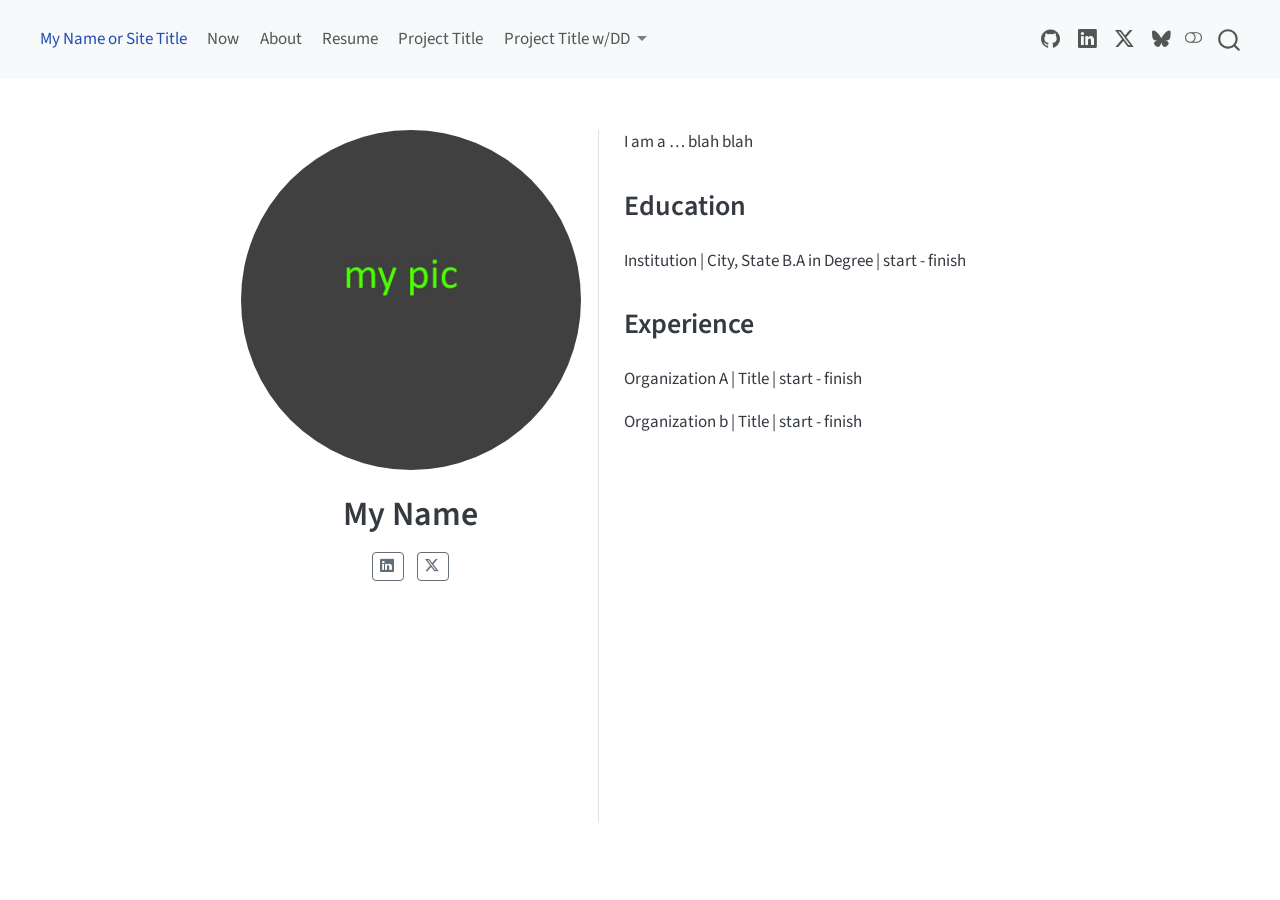
==== docs/index.html @ a5eae863 "initial build dir" ====
<!DOCTYPE html>
<html xmlns="http://www.w3.org/1999/xhtml" lang="en" xml:lang="en"><head>

<meta charset="utf-8">
<meta name="generator" content="quarto-1.9.37">

<meta name="viewport" content="width=device-width, initial-scale=1.0, user-scalable=yes">


<title>My Name</title>
<style>
/* Default styles provided by pandoc.
** See https://pandoc.org/MANUAL.html#variables-for-html for config info.
*/
code{white-space: pre-wrap;}
span.smallcaps{font-variant: small-caps;}
div.columns{display: flex; gap: min(4vw, 1.5em);}
div.column{flex: auto; overflow-x: auto;}
div.hanging-indent{margin-left: 1.5em; text-indent: -1.5em;}
ul.task-list{list-style: none;}
ul.task-list li input[type="checkbox"] {
  width: 0.8em;
  margin: 0 0.8em 0.2em -1em; /* quarto-specific, see https://github.com/quarto-dev/quarto-cli/issues/4556 */ 
  vertical-align: middle;
}
</style>


<script src="site_libs/quarto-nav/quarto-nav.js"></script>
<script src="site_libs/quarto-nav/headroom.min.js"></script>
<script src="site_libs/clipboard/clipboard.min.js"></script>
<script src="site_libs/quarto-search/autocomplete.umd.js"></script>
<script src="site_libs/quarto-search/fuse.min.js"></script>
<script src="site_libs/quarto-search/quarto-search.js"></script>
<meta name="quarto:offset" content="./">
<script src="site_libs/quarto-html/quarto.js" type="module"></script>
<script src="site_libs/quarto-html/tabsets/tabsets.js" type="module"></script>
<script src="site_libs/quarto-html/popper.min.js"></script>
<script src="site_libs/quarto-html/tippy.umd.min.js"></script>
<link href="site_libs/quarto-html/tippy.css" rel="stylesheet">
<link href="site_libs/quarto-html/quarto-syntax-highlighting-7f8f88aac4f3542376d5c11b86a4c14d.css" rel="stylesheet" class="quarto-color-scheme" id="quarto-text-highlighting-styles">
<link href="site_libs/quarto-html/quarto-syntax-highlighting-dark-d0ae9245876894da5ac7e18953ecc5cc.css" rel="stylesheet" class="quarto-color-scheme quarto-color-alternate" id="quarto-text-highlighting-styles">
<link href="site_libs/quarto-html/quarto-syntax-highlighting-7f8f88aac4f3542376d5c11b86a4c14d.css" rel="stylesheet" class="quarto-color-scheme-extra" id="quarto-text-highlighting-styles">
<script src="site_libs/bootstrap/bootstrap.min.js"></script>
<link href="site_libs/bootstrap/bootstrap-icons.css" rel="stylesheet">
<link href="site_libs/bootstrap/bootstrap-c40d6e0ac341574fdab93072815cc0f0.min.css" rel="stylesheet" append-hash="true" class="quarto-color-scheme" id="quarto-bootstrap" data-mode="light">
<link href="site_libs/bootstrap/bootstrap-dark-e2e2b3093b45f1ab695a278db644a550.min.css" rel="stylesheet" append-hash="true" class="quarto-color-scheme quarto-color-alternate" id="quarto-bootstrap" data-mode="light">
<link href="site_libs/bootstrap/bootstrap-c40d6e0ac341574fdab93072815cc0f0.min.css" rel="stylesheet" append-hash="true" class="quarto-color-scheme-extra" id="quarto-bootstrap" data-mode="light">
<script id="quarto-search-options" type="application/json">{
  "location": "navbar",
  "copy-button": false,
  "collapse-after": 3,
  "panel-placement": "end",
  "type": "overlay",
  "limit": 50,
  "keyboard-shortcut": [
    "f",
    "/",
    "s"
  ],
  "show-item-context": false,
  "language": {
    "search-no-results-text": "No results",
    "search-matching-documents-text": "matching documents",
    "search-copy-link-title": "Copy link to search",
    "search-hide-matches-text": "Hide additional matches",
    "search-more-match-text": "more match in this document",
    "search-more-matches-text": "more matches in this document",
    "search-clear-button-title": "Clear",
    "search-text-placeholder": "",
    "search-detached-cancel-button-title": "Cancel",
    "search-submit-button-title": "Submit",
    "search-label": "Search"
  }
}</script>


</head>

<body class="nav-fixed fullcontent quarto-light"><script id="quarto-html-before-body" type="application/javascript">
    const toggleBodyColorMode = (bsSheetEl) => {
      const mode = bsSheetEl.getAttribute("data-mode");
      const bodyEl = window.document.querySelector("body");
      if (mode === "dark") {
        bodyEl.classList.add("quarto-dark");
        bodyEl.classList.remove("quarto-light");
      } else {
        bodyEl.classList.add("quarto-light");
        bodyEl.classList.remove("quarto-dark");
      }
    }
    const toggleBodyColorPrimary = () => {
      const bsSheetEl = window.document.querySelector("link#quarto-bootstrap:not([rel=disabled-stylesheet])");
      if (bsSheetEl) {
        toggleBodyColorMode(bsSheetEl);
      }
    }
    const setColorSchemeToggle = (alternate) => {
      const toggles = window.document.querySelectorAll('.quarto-color-scheme-toggle');
      for (let i=0; i < toggles.length; i++) {
        const toggle = toggles[i];
        if (toggle) {
          if (alternate) {
            toggle.classList.add("alternate");
          } else {
            toggle.classList.remove("alternate");
          }
        }
      }
    };
    const toggleColorMode = (alternate) => {
      // Switch the stylesheets
      const primaryStylesheets = window.document.querySelectorAll('link.quarto-color-scheme:not(.quarto-color-alternate)');
      const alternateStylesheets = window.document.querySelectorAll('link.quarto-color-scheme.quarto-color-alternate');
      manageTransitions('#quarto-margin-sidebar .nav-link', false);
      if (alternate) {
        // note: dark is layered on light, we don't disable primary!
        enableStylesheet(alternateStylesheets);
        for (const sheetNode of alternateStylesheets) {
          if (sheetNode.id === "quarto-bootstrap") {
            toggleBodyColorMode(sheetNode);
          }
        }
      } else {
        disableStylesheet(alternateStylesheets);
        enableStylesheet(primaryStylesheets)
        toggleBodyColorPrimary();
      }
      manageTransitions('#quarto-margin-sidebar .nav-link', true);
      // Switch the toggles
      setColorSchemeToggle(alternate)
      // Hack to workaround the fact that safari doesn't
      // properly recolor the scrollbar when toggling (#1455)
      if (navigator.userAgent.indexOf('Safari') > 0 && navigator.userAgent.indexOf('Chrome') == -1) {
        manageTransitions("body", false);
        window.scrollTo(0, 1);
        setTimeout(() => {
          window.scrollTo(0, 0);
          manageTransitions("body", true);
        }, 40);
      }
    }
    const disableStylesheet = (stylesheets) => {
      for (let i=0; i < stylesheets.length; i++) {
        const stylesheet = stylesheets[i];
        stylesheet.rel = 'disabled-stylesheet';
      }
    }
    const enableStylesheet = (stylesheets) => {
      for (let i=0; i < stylesheets.length; i++) {
        const stylesheet = stylesheets[i];
        if(stylesheet.rel !== 'stylesheet') { // for Chrome, which will still FOUC without this check
          stylesheet.rel = 'stylesheet';
        }
      }
    }
    const manageTransitions = (selector, allowTransitions) => {
      const els = window.document.querySelectorAll(selector);
      for (let i=0; i < els.length; i++) {
        const el = els[i];
        if (allowTransitions) {
          el.classList.remove('notransition');
        } else {
          el.classList.add('notransition');
        }
      }
    }
    const isFileUrl = () => {
      return window.location.protocol === 'file:';
    }
    const hasAlternateSentinel = () => {
      let styleSentinel = getColorSchemeSentinel();
      if (styleSentinel !== null) {
        return styleSentinel === "alternate";
      } else {
        return false;
      }
    }
    const setStyleSentinel = (alternate) => {
      const value = alternate ? "alternate" : "default";
      if (!isFileUrl()) {
        window.localStorage.setItem("quarto-color-scheme", value);
      } else {
        localAlternateSentinel = value;
      }
    }
    const getColorSchemeSentinel = () => {
      if (!isFileUrl()) {
        const storageValue = window.localStorage.getItem("quarto-color-scheme");
        return storageValue != null ? storageValue : localAlternateSentinel;
      } else {
        return localAlternateSentinel;
      }
    }
    const toggleGiscusIfUsed = (isAlternate, darkModeDefault) => {
      const baseTheme = document.querySelector('#giscus-base-theme')?.value ?? 'light';
      const alternateTheme = document.querySelector('#giscus-alt-theme')?.value ?? 'dark';
      let newTheme = '';
      if(authorPrefersDark) {
        newTheme = isAlternate ? baseTheme : alternateTheme;
      } else {
        newTheme = isAlternate ? alternateTheme : baseTheme;
      }
      const changeGiscusTheme = () => {
        // From: https://github.com/giscus/giscus/issues/336
        const sendMessage = (message) => {
          const iframe = document.querySelector('iframe.giscus-frame');
          if (!iframe) return;
          iframe.contentWindow.postMessage({ giscus: message }, 'https://giscus.app');
        }
        sendMessage({
          setConfig: {
            theme: newTheme
          }
        });
      }
      const isGiscussLoaded = window.document.querySelector('iframe.giscus-frame') !== null;
      if (isGiscussLoaded) {
        changeGiscusTheme();
      }
    };
    const authorPrefersDark = false;
    const darkModeDefault = authorPrefersDark;
      document.querySelector('link#quarto-text-highlighting-styles.quarto-color-scheme-extra').rel = 'disabled-stylesheet';
      document.querySelector('link#quarto-bootstrap.quarto-color-scheme-extra').rel = 'disabled-stylesheet';
    let localAlternateSentinel = darkModeDefault ? 'alternate' : 'default';
    // Dark / light mode switch
    window.quartoToggleColorScheme = () => {
      // Read the current dark / light value
      let toAlternate = !hasAlternateSentinel();
      toggleColorMode(toAlternate);
      setStyleSentinel(toAlternate);
      toggleGiscusIfUsed(toAlternate, darkModeDefault);
      window.dispatchEvent(new Event('resize'));
    };
    // Switch to dark mode if need be
    if (hasAlternateSentinel()) {
      toggleColorMode(true);
    } else {
      toggleColorMode(false);
    }
  </script>

<div id="quarto-search-results"></div>
  <header id="quarto-header" class="headroom fixed-top">
    <nav class="navbar navbar-expand-lg " data-bs-theme="dark">
      <div class="navbar-container container-fluid">
            <div id="quarto-search" class="" title="Search"></div>
          <button class="navbar-toggler" type="button" data-bs-toggle="collapse" data-bs-target="#navbarCollapse" aria-controls="navbarCollapse" role="menu" aria-expanded="false" aria-label="Toggle navigation" onclick="if (window.quartoToggleHeadroom) { window.quartoToggleHeadroom(); }">
  <span class="navbar-toggler-icon"></span>
</button>
          <div class="collapse navbar-collapse" id="navbarCollapse">
            <ul class="navbar-nav navbar-nav-scroll me-auto">
  <li class="nav-item">
    <a class="nav-link active" href="./index.html" aria-current="page"> 
<span class="menu-text">My Name or Site Title</span></a>
  </li>  
  <li class="nav-item">
    <a class="nav-link" href="./now.html"> 
<span class="menu-text">Now</span></a>
  </li>  
  <li class="nav-item">
    <a class="nav-link" href="./about.html"> 
<span class="menu-text">About</span></a>
  </li>  
  <li class="nav-item">
    <a class="nav-link" href="./files/resume.pdf"> 
<span class="menu-text">Resume</span></a>
  </li>  
  <li class="nav-item">
    <a class="nav-link" href="./pages/project/index.html"> 
<span class="menu-text">Project Title</span></a>
  </li>  
  <li class="nav-item dropdown ">
    <a class="nav-link dropdown-toggle" href="#" id="nav-menu-project-title-wdd" role="link" data-bs-toggle="dropdown" aria-expanded="false">
 <span class="menu-text">Project Title w/DD</span>
    </a>
    <ul class="dropdown-menu" aria-labelledby="nav-menu-project-title-wdd">    
        <li>
    <a class="dropdown-item" href="./pages/project/page01.html">
 <span class="dropdown-text">This is the pages/project/page01.qmd title</span></a>
  </li>  
    </ul>
  </li>
</ul>
            <ul class="navbar-nav navbar-nav-scroll ms-auto">
  <li class="nav-item compact">
    <a class="nav-link" href="https://mygithub.com/"> <i class="bi bi-github" role="img">
</i> 
<span class="menu-text"></span></a>
  </li>  
  <li class="nav-item compact">
    <a class="nav-link" href="https://www.linkedin.com/school/claremont-mckenna-college/posts/?feedView=all"> <i class="bi bi-linkedin" role="img">
</i> 
<span class="menu-text"></span></a>
  </li>  
  <li class="nav-item compact">
    <a class="nav-link" href="https://x.com/CMCnews"> <i class="bi bi-twitter-x" role="img">
</i> 
<span class="menu-text"></span></a>
  </li>  
  <li class="nav-item compact">
    <a class="nav-link" href="https://bsky.app/profile/cmc.edu"> <i class="bi bi-bluesky" role="img">
</i> 
<span class="menu-text"></span></a>
  </li>  
</ul>
          </div> <!-- /navcollapse -->
            <div class="quarto-navbar-tools">
  <a href="" class="quarto-color-scheme-toggle quarto-navigation-tool  px-1" onclick="window.quartoToggleColorScheme(); return false;" title="Toggle dark mode"><i class="bi"></i></a>
</div>
      </div> <!-- /container-fluid -->
    </nav>
</header>
<!-- content -->
<div id="quarto-content" class="quarto-container page-columns page-rows-contents page-layout-article page-navbar">
<!-- sidebar -->
<!-- margin-sidebar -->
    
<!-- main -->
<div class="quarto-about-trestles">
  <div class="about-entity">
    <img src="files/profile-pic.jpg" class="about-image
  round " style="height: 20em; width: 20em;">
<header id="title-block-header" class="quarto-title-block default">
<div class="quarto-title">
<h1 class="title">My Name</h1>
</div>
<div class="quarto-title-meta">
  </div>
</header>
    <div class="about-links">
  <a href="https://www.linkedin.com/school/claremont-mckenna-college/posts/?feedView=all" class="about-link" rel="" target="">
    <i class="bi bi-linkedin"></i>
     <span class="about-link-text"></span>
  </a>
  <a href="https://x.com/CMCnews" class="about-link" rel="" target="">
    <i class="bi bi-twitter-x"></i>
     <span class="about-link-text"></span>
  </a>
</div>
  </div>
  <div class="about-contents"><main class="content" id="quarto-document-content">

<p>I am a … blah blah</p>
<section id="education" class="level2">
<h2 data-anchor-id="education">Education</h2>
<p>Institution | City, State B.A in Degree | start - finish</p>
</section>
<section id="experience" class="level2">
<h2 data-anchor-id="experience">Experience</h2>
<p>Organization A | Title | start - finish</p>
<p>Organization b | Title | start - finish</p>


</section>
</main></div>
</div>
 <!-- /main -->
<script id="quarto-html-after-body" type="application/javascript">
  window.document.addEventListener("DOMContentLoaded", function (event) {
    // Ensure there is a toggle, if there isn't float one in the top right
    if (window.document.querySelector('.quarto-color-scheme-toggle') === null) {
      const a = window.document.createElement('a');
      a.classList.add('top-right');
      a.classList.add('quarto-color-scheme-toggle');
      a.href = "";
      a.onclick = function() { try { window.quartoToggleColorScheme(); } catch {} return false; };
      const i = window.document.createElement("i");
      i.classList.add('bi');
      a.appendChild(i);
      window.document.body.appendChild(a);
    }
    setColorSchemeToggle(hasAlternateSentinel())
    const isCodeAnnotation = (el) => {
      for (const clz of el.classList) {
        if (clz.startsWith('code-annotation-')) {                     
          return true;
        }
      }
      return false;
    }
    const onCopySuccess = function(e) {
      // button target
      const button = e.trigger;
      // don't keep focus
      button.blur();
      // flash "checked"
      button.classList.add('code-copy-button-checked');
      var currentTitle = button.getAttribute("title");
      button.setAttribute("title", "Copied!");
      let tooltip;
      if (window.bootstrap) {
        button.setAttribute("data-bs-toggle", "tooltip");
        button.setAttribute("data-bs-placement", "left");
        button.setAttribute("data-bs-title", "Copied!");
        tooltip = new bootstrap.Tooltip(button, 
          { trigger: "manual", 
            customClass: "code-copy-button-tooltip",
            offset: [0, -8]});
        tooltip.show();    
      }
      setTimeout(function() {
        if (tooltip) {
          tooltip.hide();
          button.removeAttribute("data-bs-title");
          button.removeAttribute("data-bs-toggle");
          button.removeAttribute("data-bs-placement");
        }
        button.setAttribute("title", currentTitle);
        button.classList.remove('code-copy-button-checked');
      }, 1000);
      // clear code selection
      e.clearSelection();
    }
    const getTextToCopy = function(trigger) {
      const outerScaffold = trigger.parentElement.cloneNode(true);
      const codeEl = outerScaffold.querySelector('code');
      for (const childEl of codeEl.children) {
        if (isCodeAnnotation(childEl)) {
          childEl.remove();
        }
      }
      return codeEl.innerText;
    }
    const clipboard = new window.ClipboardJS('.code-copy-button:not([data-in-quarto-modal])', {
      text: getTextToCopy
    });
    clipboard.on('success', onCopySuccess);
    if (window.document.getElementById('quarto-embedded-source-code-modal')) {
      const clipboardModal = new window.ClipboardJS('.code-copy-button[data-in-quarto-modal]', {
        text: getTextToCopy,
        container: window.document.getElementById('quarto-embedded-source-code-modal')
      });
      clipboardModal.on('success', onCopySuccess);
    }
      var localhostRegex = new RegExp(/^(?:http|https):\/\/localhost\:?[0-9]*\//);
      var mailtoRegex = new RegExp(/^mailto:/);
        var filterRegex = new RegExp('/' + window.location.host + '/');
      var isInternal = (href) => {
          return filterRegex.test(href) || localhostRegex.test(href) || mailtoRegex.test(href);
      }
      // Inspect non-navigation links and adorn them if external
     var links = window.document.querySelectorAll('a[href]:not(.nav-link):not(.navbar-brand):not(.toc-action):not(.sidebar-link):not(.sidebar-item-toggle):not(.pagination-link):not(.no-external):not([aria-hidden]):not(.dropdown-item):not(.quarto-navigation-tool):not(.about-link)');
      for (var i=0; i<links.length; i++) {
        const link = links[i];
        if (!isInternal(link.href)) {
          // undo the damage that might have been done by quarto-nav.js in the case of
          // links that we want to consider external
          if (link.dataset.originalHref !== undefined) {
            link.href = link.dataset.originalHref;
          }
        }
      }
    function tippyHover(el, contentFn, onTriggerFn, onUntriggerFn) {
      const config = {
        allowHTML: true,
        maxWidth: 500,
        delay: 100,
        arrow: false,
        appendTo: function(el) {
            return el.parentElement;
        },
        interactive: true,
        interactiveBorder: 10,
        theme: 'quarto',
        placement: 'bottom-start',
      };
      if (contentFn) {
        config.content = contentFn;
      }
      if (onTriggerFn) {
        config.onTrigger = onTriggerFn;
      }
      if (onUntriggerFn) {
        config.onUntrigger = onUntriggerFn;
      }
      window.tippy(el, config); 
    }
    const noterefs = window.document.querySelectorAll('a[role="doc-noteref"]');
    for (var i=0; i<noterefs.length; i++) {
      const ref = noterefs[i];
      tippyHover(ref, function() {
        // use id or data attribute instead here
        let href = ref.getAttribute('data-footnote-href') || ref.getAttribute('href');
        try { href = new URL(href).hash; } catch {}
        const id = href.replace(/^#\/?/, "");
        const note = window.document.getElementById(id);
        if (note) {
          return note.innerHTML;
        } else {
          return "";
        }
      });
    }
    const xrefs = window.document.querySelectorAll('a.quarto-xref');
    const processXRef = (id, note) => {
      // Strip column container classes
      const stripColumnClz = (el) => {
        el.classList.remove("page-full", "page-columns");
        if (el.children) {
          for (const child of el.children) {
            stripColumnClz(child);
          }
        }
      }
      stripColumnClz(note)
      if (id === null || id.startsWith('sec-')) {
        // Special case sections, only their first couple elements
        const container = document.createElement("div");
        if (note.children && note.children.length > 2) {
          container.appendChild(note.children[0].cloneNode(true));
          for (let i = 1; i < note.children.length; i++) {
            const child = note.children[i];
            if (child.tagName === "P" && child.innerText === "") {
              continue;
            } else {
              container.appendChild(child.cloneNode(true));
              break;
            }
          }
          if (window.Quarto?.typesetMath) {
            window.Quarto.typesetMath(container);
          }
          return container.innerHTML
        } else {
          if (window.Quarto?.typesetMath) {
            window.Quarto.typesetMath(note);
          }
          return note.innerHTML;
        }
      } else {
        // Remove any anchor links if they are present
        const anchorLink = note.querySelector('a.anchorjs-link');
        if (anchorLink) {
          anchorLink.remove();
        }
        if (window.Quarto?.typesetMath) {
          window.Quarto.typesetMath(note);
        }
        if (note.classList.contains("callout")) {
          return note.outerHTML;
        } else {
          return note.innerHTML;
        }
      }
    }
    for (var i=0; i<xrefs.length; i++) {
      const xref = xrefs[i];
      tippyHover(xref, undefined, function(instance) {
        instance.disable();
        let url = xref.getAttribute('href');
        let hash = undefined; 
        if (url.startsWith('#')) {
          hash = url;
        } else {
          try { hash = new URL(url).hash; } catch {}
        }
        if (hash) {
          const id = hash.replace(/^#\/?/, "");
          const note = window.document.getElementById(id);
          if (note !== null) {
            try {
              const html = processXRef(id, note.cloneNode(true));
              instance.setContent(html);
            } finally {
              instance.enable();
              instance.show();
            }
          } else {
            // See if we can fetch this
            fetch(url.split('#')[0])
            .then(res => res.text())
            .then(html => {
              const parser = new DOMParser();
              const htmlDoc = parser.parseFromString(html, "text/html");
              const note = htmlDoc.getElementById(id);
              if (note !== null) {
                const html = processXRef(id, note);
                instance.setContent(html);
              } 
            }).finally(() => {
              instance.enable();
              instance.show();
            });
          }
        } else {
          // See if we can fetch a full url (with no hash to target)
          // This is a special case and we should probably do some content thinning / targeting
          fetch(url)
          .then(res => res.text())
          .then(html => {
            const parser = new DOMParser();
            const htmlDoc = parser.parseFromString(html, "text/html");
            const note = htmlDoc.querySelector('main.content');
            if (note !== null) {
              // This should only happen for chapter cross references
              // (since there is no id in the URL)
              // remove the first header
              if (note.children.length > 0 && note.children[0].tagName === "HEADER") {
                note.children[0].remove();
              }
              const html = processXRef(null, note);
              instance.setContent(html);
            } 
          }).finally(() => {
            instance.enable();
            instance.show();
          });
        }
      }, function(instance) {
      });
    }
        let selectedAnnoteEl;
        const selectorForAnnotation = ( cell, annotation) => {
          let cellAttr = 'data-code-cell="' + cell + '"';
          let lineAttr = 'data-code-annotation="' +  annotation + '"';
          const selector = 'span[' + cellAttr + '][' + lineAttr + ']';
          return selector;
        }
        const selectCodeLines = (annoteEl) => {
          const doc = window.document;
          const targetCell = annoteEl.getAttribute("data-target-cell");
          const targetAnnotation = annoteEl.getAttribute("data-target-annotation");
          const annoteSpan = window.document.querySelector(selectorForAnnotation(targetCell, targetAnnotation));
          const lines = annoteSpan.getAttribute("data-code-lines").split(",");
          const lineIds = lines.map((line) => {
            return targetCell + "-" + line;
          })
          let top = null;
          let height = null;
          let parent = null;
          if (lineIds.length > 0) {
              //compute the position of the single el (top and bottom and make a div)
              const el = window.document.getElementById(lineIds[0]);
              top = el.offsetTop;
              height = el.offsetHeight;
              parent = el.parentElement.parentElement;
            if (lineIds.length > 1) {
              const lastEl = window.document.getElementById(lineIds[lineIds.length - 1]);
              const bottom = lastEl.offsetTop + lastEl.offsetHeight;
              height = bottom - top;
            }
            if (top !== null && height !== null && parent !== null) {
              // cook up a div (if necessary) and position it 
              let div = window.document.getElementById("code-annotation-line-highlight");
              if (div === null) {
                div = window.document.createElement("div");
                div.setAttribute("id", "code-annotation-line-highlight");
                div.style.position = 'absolute';
                parent.appendChild(div);
              }
              div.style.top = top - 2 + "px";
              div.style.height = height + 4 + "px";
              div.style.left = 0;
              let gutterDiv = window.document.getElementById("code-annotation-line-highlight-gutter");
              if (gutterDiv === null) {
                gutterDiv = window.document.createElement("div");
                gutterDiv.setAttribute("id", "code-annotation-line-highlight-gutter");
                gutterDiv.style.position = 'absolute';
                const codeCell = window.document.getElementById(targetCell);
                const gutter = codeCell.querySelector('.code-annotation-gutter');
                gutter.appendChild(gutterDiv);
              }
              gutterDiv.style.top = top - 2 + "px";
              gutterDiv.style.height = height + 4 + "px";
            }
            selectedAnnoteEl = annoteEl;
          }
        };
        const unselectCodeLines = () => {
          const elementsIds = ["code-annotation-line-highlight", "code-annotation-line-highlight-gutter"];
          elementsIds.forEach((elId) => {
            const div = window.document.getElementById(elId);
            if (div) {
              div.remove();
            }
          });
          selectedAnnoteEl = undefined;
        };
          // Handle positioning of the toggle
      window.addEventListener(
        "resize",
        throttle(() => {
          elRect = undefined;
          if (selectedAnnoteEl) {
            selectCodeLines(selectedAnnoteEl);
          }
        }, 10)
      );
      function throttle(fn, ms) {
      let throttle = false;
      let timer;
        return (...args) => {
          if(!throttle) { // first call gets through
              fn.apply(this, args);
              throttle = true;
          } else { // all the others get throttled
              if(timer) clearTimeout(timer); // cancel #2
              timer = setTimeout(() => {
                fn.apply(this, args);
                timer = throttle = false;
              }, ms);
          }
        };
      }
        // Attach click handler to the DT
        const annoteDls = window.document.querySelectorAll('dt[data-target-cell]');
        for (const annoteDlNode of annoteDls) {
          annoteDlNode.addEventListener('click', (event) => {
            const clickedEl = event.target;
            if (clickedEl !== selectedAnnoteEl) {
              unselectCodeLines();
              const activeEl = window.document.querySelector('dt[data-target-cell].code-annotation-active');
              if (activeEl) {
                activeEl.classList.remove('code-annotation-active');
              }
              selectCodeLines(clickedEl);
              clickedEl.classList.add('code-annotation-active');
            } else {
              // Unselect the line
              unselectCodeLines();
              clickedEl.classList.remove('code-annotation-active');
            }
          });
        }
    const findCites = (el) => {
      const parentEl = el.parentElement;
      if (parentEl) {
        const cites = parentEl.dataset.cites;
        if (cites) {
          return {
            el,
            cites: cites.split(' ')
          };
        } else {
          return findCites(el.parentElement)
        }
      } else {
        return undefined;
      }
    };
    var bibliorefs = window.document.querySelectorAll('a[role="doc-biblioref"]');
    for (var i=0; i<bibliorefs.length; i++) {
      const ref = bibliorefs[i];
      const citeInfo = findCites(ref);
      if (citeInfo) {
        tippyHover(citeInfo.el, function() {
          var popup = window.document.createElement('div');
          citeInfo.cites.forEach(function(cite) {
            var citeDiv = window.document.createElement('div');
            citeDiv.classList.add('hanging-indent');
            citeDiv.classList.add('csl-entry');
            var biblioDiv = window.document.getElementById('ref-' + cite);
            if (biblioDiv) {
              citeDiv.innerHTML = biblioDiv.innerHTML;
            }
            popup.appendChild(citeDiv);
          });
          return popup.innerHTML;
        });
      }
    }
  });
  </script>
</div> <!-- /content -->




</body></html>
---- docs/site_libs/quarto-html/tippy.css ----
.tippy-box[data-animation=fade][data-state=hidden]{opacity:0}[data-tippy-root]{max-width:calc(100vw - 10px)}.tippy-box{position:relative;background-color:#333;color:#fff;border-radius:4px;font-size:14px;line-height:1.4;white-space:normal;outline:0;transition-property:transform,visibility,opacity}.tippy-box[data-placement^=top]>.tippy-arrow{bottom:0}.tippy-box[data-placement^=top]>.tippy-arrow:before{bottom:-7px;left:0;border-width:8px 8px 0;border-top-color:initial;transform-origin:center top}.tippy-box[data-placement^=bottom]>.tippy-arrow{top:0}.tippy-box[data-placement^=bottom]>.tippy-arrow:before{top:-7px;left:0;border-width:0 8px 8px;border-bottom-color:initial;transform-origin:center bottom}.tippy-box[data-placement^=left]>.tippy-arrow{right:0}.tippy-box[data-placement^=left]>.tippy-arrow:before{border-width:8px 0 8px 8px;border-left-color:initial;right:-7px;transform-origin:center left}.tippy-box[data-placement^=right]>.tippy-arrow{left:0}.tippy-box[data-placement^=right]>.tippy-arrow:before{left:-7px;border-width:8px 8px 8px 0;border-right-color:initial;transform-origin:center right}.tippy-box[data-inertia][data-state=visible]{transition-timing-function:cubic-bezier(.54,1.5,.38,1.11)}.tippy-arrow{width:16px;height:16px;color:#333}.tippy-arrow:before{content:"";position:absolute;border-color:transparent;border-style:solid}.tippy-content{position:relative;padding:5px 9px;z-index:1}
---- docs/site_libs/quarto-html/quarto-syntax-highlighting-7f8f88aac4f3542376d5c11b86a4c14d.css ----
/* quarto syntax highlight colors */
:root {
  --quarto-hl-ot-color: #003B4F;
  --quarto-hl-at-color: #657422;
  --quarto-hl-ss-color: #20794D;
  --quarto-hl-an-color: #5E5E5E;
  --quarto-hl-fu-color: #4758AB;
  --quarto-hl-st-color: #20794D;
  --quarto-hl-cf-color: #003B4F;
  --quarto-hl-op-color: #5E5E5E;
  --quarto-hl-er-color: #AD0000;
  --quarto-hl-bn-color: #AD0000;
  --quarto-hl-al-color: #AD0000;
  --quarto-hl-va-color: #111111;
  --quarto-hl-bu-color: inherit;
  --quarto-hl-ex-color: inherit;
  --quarto-hl-pp-color: #AD0000;
  --quarto-hl-in-color: #5E5E5E;
  --quarto-hl-vs-color: #20794D;
  --quarto-hl-wa-color: #5E5E5E;
  --quarto-hl-do-color: #5E5E5E;
  --quarto-hl-im-color: #00769E;
  --quarto-hl-ch-color: #20794D;
  --quarto-hl-dt-color: #AD0000;
  --quarto-hl-fl-color: #AD0000;
  --quarto-hl-co-color: #5E5E5E;
  --quarto-hl-cv-color: #5E5E5E;
  --quarto-hl-cn-color: #8f5902;
  --quarto-hl-sc-color: #5E5E5E;
  --quarto-hl-dv-color: #AD0000;
  --quarto-hl-kw-color: #003B4F;
}

/* other quarto variables */
:root {
  --quarto-font-monospace: SFMono-Regular, Menlo, Monaco, Consolas, "Liberation Mono", "Courier New", monospace;
}

/* syntax highlight based on Pandoc's rules */
pre > code.sourceCode > span {
  color: #003B4F;
}

code.sourceCode > span {
  color: #003B4F;
}

div.sourceCode,
div.sourceCode pre.sourceCode {
  color: #003B4F;
}

/* Normal */
code span {
  color: #003B4F;
}

/* Alert */
code span.al {
  color: #AD0000;
  font-style: inherit;
}

/* Annotation */
code span.an {
  color: #5E5E5E;
  font-style: inherit;
}

/* Attribute */
code span.at {
  color: #657422;
  font-style: inherit;
}

/* BaseN */
code span.bn {
  color: #AD0000;
  font-style: inherit;
}

/* BuiltIn */
code span.bu {
  font-style: inherit;
}

/* ControlFlow */
code span.cf {
  color: #003B4F;
  font-weight: bold;
  font-style: inherit;
}

/* Char */
code span.ch {
  color: #20794D;
  font-style: inherit;
}

/* Constant */
code span.cn {
  color: #8f5902;
  font-style: inherit;
}

/* Comment */
code span.co {
  color: #5E5E5E;
  font-style: inherit;
}

/* CommentVar */
code span.cv {
  color: #5E5E5E;
  font-style: italic;
}

/* Documentation */
code span.do {
  color: #5E5E5E;
  font-style: italic;
}

/* DataType */
code span.dt {
  color: #AD0000;
  font-style: inherit;
}

/* DecVal */
code span.dv {
  color: #AD0000;
  font-style: inherit;
}

/* Error */
code span.er {
  color: #AD0000;
  font-style: inherit;
}

/* Extension */
code span.ex {
  font-style: inherit;
}

/* Float */
code span.fl {
  color: #AD0000;
  font-style: inherit;
}

/* Function */
code span.fu {
  color: #4758AB;
  font-style: inherit;
}

/* Import */
code span.im {
  color: #00769E;
  font-style: inherit;
}

/* Information */
code span.in {
  color: #5E5E5E;
  font-style: inherit;
}

/* Keyword */
code span.kw {
  color: #003B4F;
  font-weight: bold;
  font-style: inherit;
}

/* Operator */
code span.op {
  color: #5E5E5E;
  font-style: inherit;
}

/* Other */
code span.ot {
  color: #003B4F;
  font-style: inherit;
}

/* Preprocessor */
code span.pp {
  color: #AD0000;
  font-style: inherit;
}

/* SpecialChar */
code span.sc {
  color: #5E5E5E;
  font-style: inherit;
}

/* SpecialString */
code span.ss {
  color: #20794D;
  font-style: inherit;
}

/* String */
code span.st {
  color: #20794D;
  font-style: inherit;
}

/* Variable */
code span.va {
  color: #111111;
  font-style: inherit;
}

/* VerbatimString */
code span.vs {
  color: #20794D;
  font-style: inherit;
}

/* Warning */
code span.wa {
  color: #5E5E5E;
  font-style: italic;
}

.prevent-inlining {
  content: "</";
}

/*# sourceMappingURL=789ad8cd35626ba772517505b42a116e.css.map */
---- docs/site_libs/quarto-html/quarto-syntax-highlighting-dark-d0ae9245876894da5ac7e18953ecc5cc.css ----
/* quarto syntax highlight colors */
:root {
  --quarto-hl-al-color: #f07178;
  --quarto-hl-an-color: #d4d0ab;
  --quarto-hl-at-color: #00e0e0;
  --quarto-hl-bn-color: #d4d0ab;
  --quarto-hl-bu-color: #abe338;
  --quarto-hl-ch-color: #abe338;
  --quarto-hl-co-color: #f8f8f2;
  --quarto-hl-cv-color: #ffd700;
  --quarto-hl-cn-color: #ffd700;
  --quarto-hl-cf-color: #ffa07a;
  --quarto-hl-dt-color: #ffa07a;
  --quarto-hl-dv-color: #d4d0ab;
  --quarto-hl-do-color: #f8f8f2;
  --quarto-hl-er-color: #f07178;
  --quarto-hl-ex-color: #00e0e0;
  --quarto-hl-fl-color: #d4d0ab;
  --quarto-hl-fu-color: #ffa07a;
  --quarto-hl-im-color: #abe338;
  --quarto-hl-in-color: #d4d0ab;
  --quarto-hl-kw-color: #ffa07a;
  --quarto-hl-op-color: #ffa07a;
  --quarto-hl-ot-color: #00e0e0;
  --quarto-hl-pp-color: #dcc6e0;
  --quarto-hl-re-color: #00e0e0;
  --quarto-hl-sc-color: #abe338;
  --quarto-hl-ss-color: #abe338;
  --quarto-hl-st-color: #abe338;
  --quarto-hl-va-color: #00e0e0;
  --quarto-hl-vs-color: #abe338;
  --quarto-hl-wa-color: #dcc6e0;
}

/* other quarto variables */
:root {
  --quarto-font-monospace: SFMono-Regular, Menlo, Monaco, Consolas, "Liberation Mono", "Courier New", monospace;
}

/* syntax highlight based on Pandoc's rules */
pre > code.sourceCode > span {
  color: #f8f8f2;
}

code.sourceCode > span {
  color: #f8f8f2;
}

div.sourceCode,
div.sourceCode pre.sourceCode {
  color: #f8f8f2;
}

/* Normal */
code span {
  color: #f8f8f2;
}

/* Alert */
code span.al {
  color: #f07178;
}

/* Annotation */
code span.an {
  color: #d4d0ab;
}

/* Attribute */
code span.at {
  color: #00e0e0;
}

/* BaseN */
code span.bn {
  color: #d4d0ab;
}

/* BuiltIn */
code span.bu {
  color: #abe338;
}

/* ControlFlow */
code span.cf {
  font-weight: bold;
  color: #ffa07a;
}

/* Char */
code span.ch {
  color: #abe338;
}

/* Constant */
code span.cn {
  color: #ffd700;
}

/* Comment */
code span.co {
  font-style: italic;
  color: #f8f8f2;
}

/* CommentVar */
code span.cv {
  color: #ffd700;
}

/* Documentation */
code span.do {
  color: #f8f8f2;
}

/* DataType */
code span.dt {
  color: #ffa07a;
}

/* DecVal */
code span.dv {
  color: #d4d0ab;
}

/* Error */
code span.er {
  color: #f07178;
  text-decoration: underline;
}

/* Extension */
code span.ex {
  font-weight: bold;
  color: #00e0e0;
}

/* Float */
code span.fl {
  color: #d4d0ab;
}

/* Function */
code span.fu {
  color: #ffa07a;
}

/* Import */
code span.im {
  color: #abe338;
}

/* Information */
code span.in {
  color: #d4d0ab;
}

/* Keyword */
code span.kw {
  font-weight: bold;
  color: #ffa07a;
}

/* Operator */
code span.op {
  color: #ffa07a;
}

/* Other */
code span.ot {
  color: #00e0e0;
}

/* Preprocessor */
code span.pp {
  color: #dcc6e0;
}

/* RegionMarker */
code span.re {
  background-color: #f8f8f2;
  color: #00e0e0;
}

/* SpecialChar */
code span.sc {
  color: #abe338;
}

/* SpecialString */
code span.ss {
  color: #abe338;
}

/* String */
code span.st {
  color: #abe338;
}

/* Variable */
code span.va {
  color: #00e0e0;
}

/* VerbatimString */
code span.vs {
  color: #abe338;
}

/* Warning */
code span.wa {
  color: #dcc6e0;
}

.prevent-inlining {
  content: "</";
}

/*# sourceMappingURL=e2dac9153eaf3c552d5043f9565d03d7.css.map */
---- docs/site_libs/quarto-html/quarto-syntax-highlighting-7f8f88aac4f3542376d5c11b86a4c14d.css ----
/* quarto syntax highlight colors */
:root {
  --quarto-hl-ot-color: #003B4F;
  --quarto-hl-at-color: #657422;
  --quarto-hl-ss-color: #20794D;
  --quarto-hl-an-color: #5E5E5E;
  --quarto-hl-fu-color: #4758AB;
  --quarto-hl-st-color: #20794D;
  --quarto-hl-cf-color: #003B4F;
  --quarto-hl-op-color: #5E5E5E;
  --quarto-hl-er-color: #AD0000;
  --quarto-hl-bn-color: #AD0000;
  --quarto-hl-al-color: #AD0000;
  --quarto-hl-va-color: #111111;
  --quarto-hl-bu-color: inherit;
  --quarto-hl-ex-color: inherit;
  --quarto-hl-pp-color: #AD0000;
  --quarto-hl-in-color: #5E5E5E;
  --quarto-hl-vs-color: #20794D;
  --quarto-hl-wa-color: #5E5E5E;
  --quarto-hl-do-color: #5E5E5E;
  --quarto-hl-im-color: #00769E;
  --quarto-hl-ch-color: #20794D;
  --quarto-hl-dt-color: #AD0000;
  --quarto-hl-fl-color: #AD0000;
  --quarto-hl-co-color: #5E5E5E;
  --quarto-hl-cv-color: #5E5E5E;
  --quarto-hl-cn-color: #8f5902;
  --quarto-hl-sc-color: #5E5E5E;
  --quarto-hl-dv-color: #AD0000;
  --quarto-hl-kw-color: #003B4F;
}

/* other quarto variables */
:root {
  --quarto-font-monospace: SFMono-Regular, Menlo, Monaco, Consolas, "Liberation Mono", "Courier New", monospace;
}

/* syntax highlight based on Pandoc's rules */
pre > code.sourceCode > span {
  color: #003B4F;
}

code.sourceCode > span {
  color: #003B4F;
}

div.sourceCode,
div.sourceCode pre.sourceCode {
  color: #003B4F;
}

/* Normal */
code span {
  color: #003B4F;
}

/* Alert */
code span.al {
  color: #AD0000;
  font-style: inherit;
}

/* Annotation */
code span.an {
  color: #5E5E5E;
  font-style: inherit;
}

/* Attribute */
code span.at {
  color: #657422;
  font-style: inherit;
}

/* BaseN */
code span.bn {
  color: #AD0000;
  font-style: inherit;
}

/* BuiltIn */
code span.bu {
  font-style: inherit;
}

/* ControlFlow */
code span.cf {
  color: #003B4F;
  font-weight: bold;
  font-style: inherit;
}

/* Char */
code span.ch {
  color: #20794D;
  font-style: inherit;
}

/* Constant */
code span.cn {
  color: #8f5902;
  font-style: inherit;
}

/* Comment */
code span.co {
  color: #5E5E5E;
  font-style: inherit;
}

/* CommentVar */
code span.cv {
  color: #5E5E5E;
  font-style: italic;
}

/* Documentation */
code span.do {
  color: #5E5E5E;
  font-style: italic;
}

/* DataType */
code span.dt {
  color: #AD0000;
  font-style: inherit;
}

/* DecVal */
code span.dv {
  color: #AD0000;
  font-style: inherit;
}

/* Error */
code span.er {
  color: #AD0000;
  font-style: inherit;
}

/* Extension */
code span.ex {
  font-style: inherit;
}

/* Float */
code span.fl {
  color: #AD0000;
  font-style: inherit;
}

/* Function */
code span.fu {
  color: #4758AB;
  font-style: inherit;
}

/* Import */
code span.im {
  color: #00769E;
  font-style: inherit;
}

/* Information */
code span.in {
  color: #5E5E5E;
  font-style: inherit;
}

/* Keyword */
code span.kw {
  color: #003B4F;
  font-weight: bold;
  font-style: inherit;
}

/* Operator */
code span.op {
  color: #5E5E5E;
  font-style: inherit;
}

/* Other */
code span.ot {
  color: #003B4F;
  font-style: inherit;
}

/* Preprocessor */
code span.pp {
  color: #AD0000;
  font-style: inherit;
}

/* SpecialChar */
code span.sc {
  color: #5E5E5E;
  font-style: inherit;
}

/* SpecialString */
code span.ss {
  color: #20794D;
  font-style: inherit;
}

/* String */
code span.st {
  color: #20794D;
  font-style: inherit;
}

/* Variable */
code span.va {
  color: #111111;
  font-style: inherit;
}

/* VerbatimString */
code span.vs {
  color: #20794D;
  font-style: inherit;
}

/* Warning */
code span.wa {
  color: #5E5E5E;
  font-style: italic;
}

.prevent-inlining {
  content: "</";
}

/*# sourceMappingURL=789ad8cd35626ba772517505b42a116e.css.map */
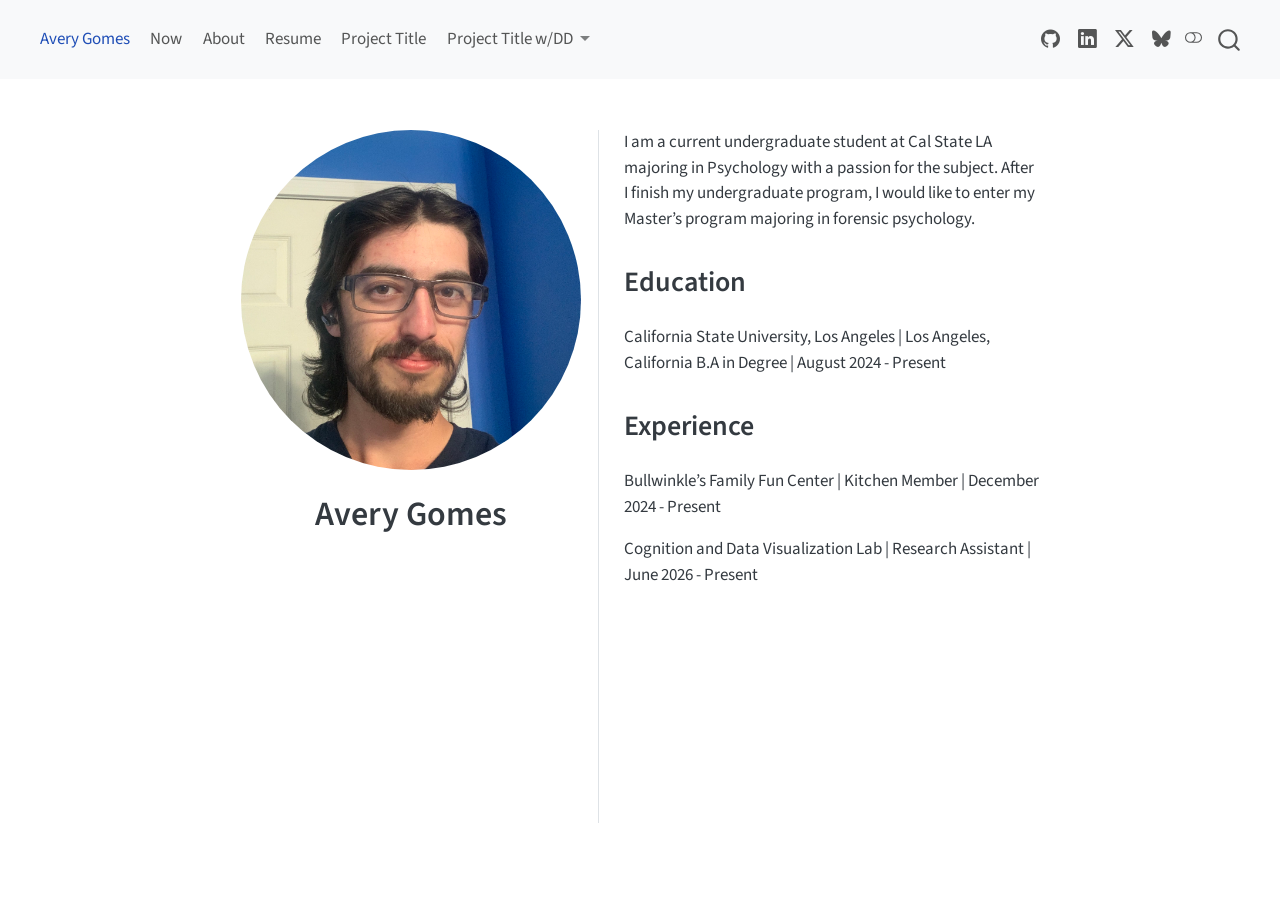
==== commit 2445f9de: "Resume added, bio updated, links added, and profile picture fixed" ====
--- a/docs/index.html
+++ b/docs/index.html
@@ -2,12 +2,12 @@
 <html xmlns="http://www.w3.org/1999/xhtml" lang="en" xml:lang="en"><head>
 
 <meta charset="utf-8">
-<meta name="generator" content="quarto-1.9.37">
+<meta name="generator" content="quarto-1.9.38">
 
 <meta name="viewport" content="width=device-width, initial-scale=1.0, user-scalable=yes">
 
 
-<title>My Name</title>
+<title>Avery Gomes</title>
 <style>
 /* Default styles provided by pandoc.
 ** See https://pandoc.org/MANUAL.html#variables-for-html for config info.
@@ -38,9 +38,9 @@
 <script src="site_libs/quarto-html/popper.min.js"></script>
 <script src="site_libs/quarto-html/tippy.umd.min.js"></script>
 <link href="site_libs/quarto-html/tippy.css" rel="stylesheet">
-<link href="site_libs/quarto-html/quarto-syntax-highlighting-7f8f88aac4f3542376d5c11b86a4c14d.css" rel="stylesheet" class="quarto-color-scheme" id="quarto-text-highlighting-styles">
-<link href="site_libs/quarto-html/quarto-syntax-highlighting-dark-d0ae9245876894da5ac7e18953ecc5cc.css" rel="stylesheet" class="quarto-color-scheme quarto-color-alternate" id="quarto-text-highlighting-styles">
-<link href="site_libs/quarto-html/quarto-syntax-highlighting-7f8f88aac4f3542376d5c11b86a4c14d.css" rel="stylesheet" class="quarto-color-scheme-extra" id="quarto-text-highlighting-styles">
+<link href="site_libs/quarto-html/quarto-syntax-highlighting-15634bcf2e68342d4ad2dfa704d543f6.css" rel="stylesheet" class="quarto-color-scheme" id="quarto-text-highlighting-styles">
+<link href="site_libs/quarto-html/quarto-syntax-highlighting-dark-0a6b7249c26820e032cb0bd839ff02b1.css" rel="stylesheet" class="quarto-color-scheme quarto-color-alternate" id="quarto-text-highlighting-styles">
+<link href="site_libs/quarto-html/quarto-syntax-highlighting-15634bcf2e68342d4ad2dfa704d543f6.css" rel="stylesheet" class="quarto-color-scheme-extra" id="quarto-text-highlighting-styles">
 <script src="site_libs/bootstrap/bootstrap.min.js"></script>
 <link href="site_libs/bootstrap/bootstrap-icons.css" rel="stylesheet">
 <link href="site_libs/bootstrap/bootstrap-c40d6e0ac341574fdab93072815cc0f0.min.css" rel="stylesheet" append-hash="true" class="quarto-color-scheme" id="quarto-bootstrap" data-mode="light">
@@ -253,7 +253,7 @@
             <ul class="navbar-nav navbar-nav-scroll me-auto">
   <li class="nav-item">
     <a class="nav-link active" href="./index.html" aria-current="page"> 
-<span class="menu-text">My Name or Site Title</span></a>
+<span class="menu-text">Avery Gomes</span></a>
   </li>  
   <li class="nav-item">
     <a class="nav-link" href="./now.html"> 
@@ -264,7 +264,7 @@
 <span class="menu-text">About</span></a>
   </li>  
   <li class="nav-item">
-    <a class="nav-link" href="./files/resume.pdf"> 
+    <a class="nav-link" href="./resume/resumever3.pdf"> 
 <span class="menu-text">Resume</span></a>
   </li>  
   <li class="nav-item">
@@ -285,12 +285,12 @@
 </ul>
             <ul class="navbar-nav navbar-nav-scroll ms-auto">
   <li class="nav-item compact">
-    <a class="nav-link" href="https://mygithub.com/"> <i class="bi bi-github" role="img">
+    <a class="nav-link" href="https://github.com/Avery1kG"> <i class="bi bi-github" role="img">
 </i> 
 <span class="menu-text"></span></a>
   </li>  
   <li class="nav-item compact">
-    <a class="nav-link" href="https://www.linkedin.com/school/claremont-mckenna-college/posts/?feedView=all"> <i class="bi bi-linkedin" role="img">
+    <a class="nav-link" href="https://www.linkedin.com/in/avery-gomes-15340631b/"> <i class="bi bi-linkedin" role="img">
 </i> 
 <span class="menu-text"></span></a>
   </li>  
@@ -320,37 +320,27 @@
 <!-- main -->
 <div class="quarto-about-trestles">
   <div class="about-entity">
-    <img src="files/profile-pic.jpg" class="about-image
+    <img src="images/profile-pic.jpeg" class="about-image
   round " style="height: 20em; width: 20em;">
 <header id="title-block-header" class="quarto-title-block default">
 <div class="quarto-title">
-<h1 class="title">My Name</h1>
+<h1 class="title">Avery Gomes</h1>
 </div>
 <div class="quarto-title-meta">
   </div>
 </header>
-    <div class="about-links">
-  <a href="https://www.linkedin.com/school/claremont-mckenna-college/posts/?feedView=all" class="about-link" rel="" target="">
-    <i class="bi bi-linkedin"></i>
-     <span class="about-link-text"></span>
-  </a>
-  <a href="https://x.com/CMCnews" class="about-link" rel="" target="">
-    <i class="bi bi-twitter-x"></i>
-     <span class="about-link-text"></span>
-  </a>
-</div>
   </div>
   <div class="about-contents"><main class="content" id="quarto-document-content">
 
-<p>I am a … blah blah</p>
+<p>I am a current undergraduate student at Cal State LA majoring in Psychology with a passion for the subject. After I finish my undergraduate program, I would like to enter my Master’s program majoring in forensic psychology.</p>
 <section id="education" class="level2">
 <h2 data-anchor-id="education">Education</h2>
-<p>Institution | City, State B.A in Degree | start - finish</p>
+<p>California State University, Los Angeles | Los Angeles, California B.A in Degree | August 2024 - Present</p>
 </section>
 <section id="experience" class="level2">
 <h2 data-anchor-id="experience">Experience</h2>
-<p>Organization A | Title | start - finish</p>
-<p>Organization b | Title | start - finish</p>
+<p>Bullwinkle’s Family Fun Center | Kitchen Member | December 2024 - Present</p>
+<p>Cognition and Data Visualization Lab | Research Assistant | June 2026 - Present</p>
 
 
 </section>
--- a/docs/site_libs/quarto-html/quarto-syntax-highlighting-15634bcf2e68342d4ad2dfa704d543f6.css
+++ b/docs/site_libs/quarto-html/quarto-syntax-highlighting-15634bcf2e68342d4ad2dfa704d543f6.css
@@ -0,0 +1,236 @@
+/* quarto syntax highlight colors */
+:root {
+  --quarto-hl-ot-color: #003B4F;
+  --quarto-hl-at-color: #657422;
+  --quarto-hl-ss-color: #20794D;
+  --quarto-hl-an-color: #5E5E5E;
+  --quarto-hl-fu-color: #4758AB;
+  --quarto-hl-st-color: #20794D;
+  --quarto-hl-cf-color: #003B4F;
+  --quarto-hl-op-color: #5E5E5E;
+  --quarto-hl-er-color: #AD0000;
+  --quarto-hl-bn-color: #AD0000;
+  --quarto-hl-al-color: #AD0000;
+  --quarto-hl-va-color: #111111;
+  --quarto-hl-bu-color: inherit;
+  --quarto-hl-ex-color: inherit;
+  --quarto-hl-pp-color: #AD0000;
+  --quarto-hl-in-color: #5E5E5E;
+  --quarto-hl-vs-color: #20794D;
+  --quarto-hl-wa-color: #5E5E5E;
+  --quarto-hl-do-color: #5E5E5E;
+  --quarto-hl-im-color: #00769E;
+  --quarto-hl-ch-color: #20794D;
+  --quarto-hl-dt-color: #AD0000;
+  --quarto-hl-fl-color: #AD0000;
+  --quarto-hl-co-color: #5E5E5E;
+  --quarto-hl-cv-color: #5E5E5E;
+  --quarto-hl-cn-color: #8f5902;
+  --quarto-hl-sc-color: #5E5E5E;
+  --quarto-hl-dv-color: #AD0000;
+  --quarto-hl-kw-color: #003B4F;
+}
+
+/* other quarto variables */
+:root {
+  --quarto-font-monospace: SFMono-Regular, Menlo, Monaco, Consolas, "Liberation Mono", "Courier New", monospace;
+}
+
+/* syntax highlight based on Pandoc's rules */
+pre > code.sourceCode > span {
+  color: #003B4F;
+}
+
+code.sourceCode > span {
+  color: #003B4F;
+}
+
+div.sourceCode,
+div.sourceCode pre.sourceCode {
+  color: #003B4F;
+}
+
+/* Normal */
+code span {
+  color: #003B4F;
+}
+
+/* Alert */
+code span.al {
+  color: #AD0000;
+  font-style: inherit;
+}
+
+/* Annotation */
+code span.an {
+  color: #5E5E5E;
+  font-style: inherit;
+}
+
+/* Attribute */
+code span.at {
+  color: #657422;
+  font-style: inherit;
+}
+
+/* BaseN */
+code span.bn {
+  color: #AD0000;
+  font-style: inherit;
+}
+
+/* BuiltIn */
+code span.bu {
+  font-style: inherit;
+}
+
+/* ControlFlow */
+code span.cf {
+  color: #003B4F;
+  font-weight: bold;
+  font-style: inherit;
+}
+
+/* Char */
+code span.ch {
+  color: #20794D;
+  font-style: inherit;
+}
+
+/* Constant */
+code span.cn {
+  color: #8f5902;
+  font-style: inherit;
+}
+
+/* Comment */
+code span.co {
+  color: #5E5E5E;
+  font-style: inherit;
+}
+
+/* CommentVar */
+code span.cv {
+  color: #5E5E5E;
+  font-style: italic;
+}
+
+/* Documentation */
+code span.do {
+  color: #5E5E5E;
+  font-style: italic;
+}
+
+/* DataType */
+code span.dt {
+  color: #AD0000;
+  font-style: inherit;
+}
+
+/* DecVal */
+code span.dv {
+  color: #AD0000;
+  font-style: inherit;
+}
+
+/* Error */
+code span.er {
+  color: #AD0000;
+  font-style: inherit;
+}
+
+/* Extension */
+code span.ex {
+  font-style: inherit;
+}
+
+/* Float */
+code span.fl {
+  color: #AD0000;
+  font-style: inherit;
+}
+
+/* Function */
+code span.fu {
+  color: #4758AB;
+  font-style: inherit;
+}
+
+/* Import */
+code span.im {
+  color: #00769E;
+  font-style: inherit;
+}
+
+/* Information */
+code span.in {
+  color: #5E5E5E;
+  font-style: inherit;
+}
+
+/* Keyword */
+code span.kw {
+  color: #003B4F;
+  font-weight: bold;
+  font-style: inherit;
+}
+
+/* Operator */
+code span.op {
+  color: #5E5E5E;
+  font-style: inherit;
+}
+
+/* Other */
+code span.ot {
+  color: #003B4F;
+  font-style: inherit;
+}
+
+/* Preprocessor */
+code span.pp {
+  color: #AD0000;
+  font-style: inherit;
+}
+
+/* SpecialChar */
+code span.sc {
+  color: #5E5E5E;
+  font-style: inherit;
+}
+
+/* SpecialString */
+code span.ss {
+  color: #20794D;
+  font-style: inherit;
+}
+
+/* String */
+code span.st {
+  color: #20794D;
+  font-style: inherit;
+}
+
+/* Variable */
+code span.va {
+  color: #111111;
+  font-style: inherit;
+}
+
+/* VerbatimString */
+code span.vs {
+  color: #20794D;
+  font-style: inherit;
+}
+
+/* Warning */
+code span.wa {
+  color: #5E5E5E;
+  font-style: italic;
+}
+
+.prevent-inlining {
+  content: "</";
+}
+
+/*# sourceMappingURL=f23921c56f73e400b49028c9186a1aa0.css.map */
--- a/docs/site_libs/quarto-html/quarto-syntax-highlighting-dark-0a6b7249c26820e032cb0bd839ff02b1.css
+++ b/docs/site_libs/quarto-html/quarto-syntax-highlighting-dark-0a6b7249c26820e032cb0bd839ff02b1.css
@@ -0,0 +1,219 @@
+/* quarto syntax highlight colors */
+:root {
+  --quarto-hl-al-color: #f07178;
+  --quarto-hl-an-color: #d4d0ab;
+  --quarto-hl-at-color: #00e0e0;
+  --quarto-hl-bn-color: #d4d0ab;
+  --quarto-hl-bu-color: #abe338;
+  --quarto-hl-ch-color: #abe338;
+  --quarto-hl-co-color: #f8f8f2;
+  --quarto-hl-cv-color: #ffd700;
+  --quarto-hl-cn-color: #ffd700;
+  --quarto-hl-cf-color: #ffa07a;
+  --quarto-hl-dt-color: #ffa07a;
+  --quarto-hl-dv-color: #d4d0ab;
+  --quarto-hl-do-color: #f8f8f2;
+  --quarto-hl-er-color: #f07178;
+  --quarto-hl-ex-color: #00e0e0;
+  --quarto-hl-fl-color: #d4d0ab;
+  --quarto-hl-fu-color: #ffa07a;
+  --quarto-hl-im-color: #abe338;
+  --quarto-hl-in-color: #d4d0ab;
+  --quarto-hl-kw-color: #ffa07a;
+  --quarto-hl-op-color: #ffa07a;
+  --quarto-hl-ot-color: #00e0e0;
+  --quarto-hl-pp-color: #dcc6e0;
+  --quarto-hl-re-color: #00e0e0;
+  --quarto-hl-sc-color: #abe338;
+  --quarto-hl-ss-color: #abe338;
+  --quarto-hl-st-color: #abe338;
+  --quarto-hl-va-color: #00e0e0;
+  --quarto-hl-vs-color: #abe338;
+  --quarto-hl-wa-color: #dcc6e0;
+}
+
+/* other quarto variables */
+:root {
+  --quarto-font-monospace: SFMono-Regular, Menlo, Monaco, Consolas, "Liberation Mono", "Courier New", monospace;
+}
+
+/* syntax highlight based on Pandoc's rules */
+pre > code.sourceCode > span {
+  color: #f8f8f2;
+}
+
+code.sourceCode > span {
+  color: #f8f8f2;
+}
+
+div.sourceCode,
+div.sourceCode pre.sourceCode {
+  color: #f8f8f2;
+}
+
+/* Normal */
+code span {
+  color: #f8f8f2;
+}
+
+/* Alert */
+code span.al {
+  color: #f07178;
+}
+
+/* Annotation */
+code span.an {
+  color: #d4d0ab;
+}
+
+/* Attribute */
+code span.at {
+  color: #00e0e0;
+}
+
+/* BaseN */
+code span.bn {
+  color: #d4d0ab;
+}
+
+/* BuiltIn */
+code span.bu {
+  color: #abe338;
+}
+
+/* ControlFlow */
+code span.cf {
+  font-weight: bold;
+  color: #ffa07a;
+}
+
+/* Char */
+code span.ch {
+  color: #abe338;
+}
+
+/* Constant */
+code span.cn {
+  color: #ffd700;
+}
+
+/* Comment */
+code span.co {
+  font-style: italic;
+  color: #f8f8f2;
+}
+
+/* CommentVar */
+code span.cv {
+  color: #ffd700;
+}
+
+/* Documentation */
+code span.do {
+  color: #f8f8f2;
+}
+
+/* DataType */
+code span.dt {
+  color: #ffa07a;
+}
+
+/* DecVal */
+code span.dv {
+  color: #d4d0ab;
+}
+
+/* Error */
+code span.er {
+  color: #f07178;
+  text-decoration: underline;
+}
+
+/* Extension */
+code span.ex {
+  font-weight: bold;
+  color: #00e0e0;
+}
+
+/* Float */
+code span.fl {
+  color: #d4d0ab;
+}
+
+/* Function */
+code span.fu {
+  color: #ffa07a;
+}
+
+/* Import */
+code span.im {
+  color: #abe338;
+}
+
+/* Information */
+code span.in {
+  color: #d4d0ab;
+}
+
+/* Keyword */
+code span.kw {
+  font-weight: bold;
+  color: #ffa07a;
+}
+
+/* Operator */
+code span.op {
+  color: #ffa07a;
+}
+
+/* Other */
+code span.ot {
+  color: #00e0e0;
+}
+
+/* Preprocessor */
+code span.pp {
+  color: #dcc6e0;
+}
+
+/* RegionMarker */
+code span.re {
+  background-color: #f8f8f2;
+  color: #00e0e0;
+}
+
+/* SpecialChar */
+code span.sc {
+  color: #abe338;
+}
+
+/* SpecialString */
+code span.ss {
+  color: #abe338;
+}
+
+/* String */
+code span.st {
+  color: #abe338;
+}
+
+/* Variable */
+code span.va {
+  color: #00e0e0;
+}
+
+/* VerbatimString */
+code span.vs {
+  color: #abe338;
+}
+
+/* Warning */
+code span.wa {
+  color: #dcc6e0;
+}
+
+.prevent-inlining {
+  content: "</";
+}
+
+/*# sourceMappingURL=175367c052bafc98bd680af3479823f0.css.map */
--- a/docs/site_libs/quarto-html/quarto-syntax-highlighting-15634bcf2e68342d4ad2dfa704d543f6.css
+++ b/docs/site_libs/quarto-html/quarto-syntax-highlighting-15634bcf2e68342d4ad2dfa704d543f6.css
@@ -0,0 +1,236 @@
+/* quarto syntax highlight colors */
+:root {
+  --quarto-hl-ot-color: #003B4F;
+  --quarto-hl-at-color: #657422;
+  --quarto-hl-ss-color: #20794D;
+  --quarto-hl-an-color: #5E5E5E;
+  --quarto-hl-fu-color: #4758AB;
+  --quarto-hl-st-color: #20794D;
+  --quarto-hl-cf-color: #003B4F;
+  --quarto-hl-op-color: #5E5E5E;
+  --quarto-hl-er-color: #AD0000;
+  --quarto-hl-bn-color: #AD0000;
+  --quarto-hl-al-color: #AD0000;
+  --quarto-hl-va-color: #111111;
+  --quarto-hl-bu-color: inherit;
+  --quarto-hl-ex-color: inherit;
+  --quarto-hl-pp-color: #AD0000;
+  --quarto-hl-in-color: #5E5E5E;
+  --quarto-hl-vs-color: #20794D;
+  --quarto-hl-wa-color: #5E5E5E;
+  --quarto-hl-do-color: #5E5E5E;
+  --quarto-hl-im-color: #00769E;
+  --quarto-hl-ch-color: #20794D;
+  --quarto-hl-dt-color: #AD0000;
+  --quarto-hl-fl-color: #AD0000;
+  --quarto-hl-co-color: #5E5E5E;
+  --quarto-hl-cv-color: #5E5E5E;
+  --quarto-hl-cn-color: #8f5902;
+  --quarto-hl-sc-color: #5E5E5E;
+  --quarto-hl-dv-color: #AD0000;
+  --quarto-hl-kw-color: #003B4F;
+}
+
+/* other quarto variables */
+:root {
+  --quarto-font-monospace: SFMono-Regular, Menlo, Monaco, Consolas, "Liberation Mono", "Courier New", monospace;
+}
+
+/* syntax highlight based on Pandoc's rules */
+pre > code.sourceCode > span {
+  color: #003B4F;
+}
+
+code.sourceCode > span {
+  color: #003B4F;
+}
+
+div.sourceCode,
+div.sourceCode pre.sourceCode {
+  color: #003B4F;
+}
+
+/* Normal */
+code span {
+  color: #003B4F;
+}
+
+/* Alert */
+code span.al {
+  color: #AD0000;
+  font-style: inherit;
+}
+
+/* Annotation */
+code span.an {
+  color: #5E5E5E;
+  font-style: inherit;
+}
+
+/* Attribute */
+code span.at {
+  color: #657422;
+  font-style: inherit;
+}
+
+/* BaseN */
+code span.bn {
+  color: #AD0000;
+  font-style: inherit;
+}
+
+/* BuiltIn */
+code span.bu {
+  font-style: inherit;
+}
+
+/* ControlFlow */
+code span.cf {
+  color: #003B4F;
+  font-weight: bold;
+  font-style: inherit;
+}
+
+/* Char */
+code span.ch {
+  color: #20794D;
+  font-style: inherit;
+}
+
+/* Constant */
+code span.cn {
+  color: #8f5902;
+  font-style: inherit;
+}
+
+/* Comment */
+code span.co {
+  color: #5E5E5E;
+  font-style: inherit;
+}
+
+/* CommentVar */
+code span.cv {
+  color: #5E5E5E;
+  font-style: italic;
+}
+
+/* Documentation */
+code span.do {
+  color: #5E5E5E;
+  font-style: italic;
+}
+
+/* DataType */
+code span.dt {
+  color: #AD0000;
+  font-style: inherit;
+}
+
+/* DecVal */
+code span.dv {
+  color: #AD0000;
+  font-style: inherit;
+}
+
+/* Error */
+code span.er {
+  color: #AD0000;
+  font-style: inherit;
+}
+
+/* Extension */
+code span.ex {
+  font-style: inherit;
+}
+
+/* Float */
+code span.fl {
+  color: #AD0000;
+  font-style: inherit;
+}
+
+/* Function */
+code span.fu {
+  color: #4758AB;
+  font-style: inherit;
+}
+
+/* Import */
+code span.im {
+  color: #00769E;
+  font-style: inherit;
+}
+
+/* Information */
+code span.in {
+  color: #5E5E5E;
+  font-style: inherit;
+}
+
+/* Keyword */
+code span.kw {
+  color: #003B4F;
+  font-weight: bold;
+  font-style: inherit;
+}
+
+/* Operator */
+code span.op {
+  color: #5E5E5E;
+  font-style: inherit;
+}
+
+/* Other */
+code span.ot {
+  color: #003B4F;
+  font-style: inherit;
+}
+
+/* Preprocessor */
+code span.pp {
+  color: #AD0000;
+  font-style: inherit;
+}
+
+/* SpecialChar */
+code span.sc {
+  color: #5E5E5E;
+  font-style: inherit;
+}
+
+/* SpecialString */
+code span.ss {
+  color: #20794D;
+  font-style: inherit;
+}
+
+/* String */
+code span.st {
+  color: #20794D;
+  font-style: inherit;
+}
+
+/* Variable */
+code span.va {
+  color: #111111;
+  font-style: inherit;
+}
+
+/* VerbatimString */
+code span.vs {
+  color: #20794D;
+  font-style: inherit;
+}
+
+/* Warning */
+code span.wa {
+  color: #5E5E5E;
+  font-style: italic;
+}
+
+.prevent-inlining {
+  content: "</";
+}
+
+/*# sourceMappingURL=f23921c56f73e400b49028c9186a1aa0.css.map */
